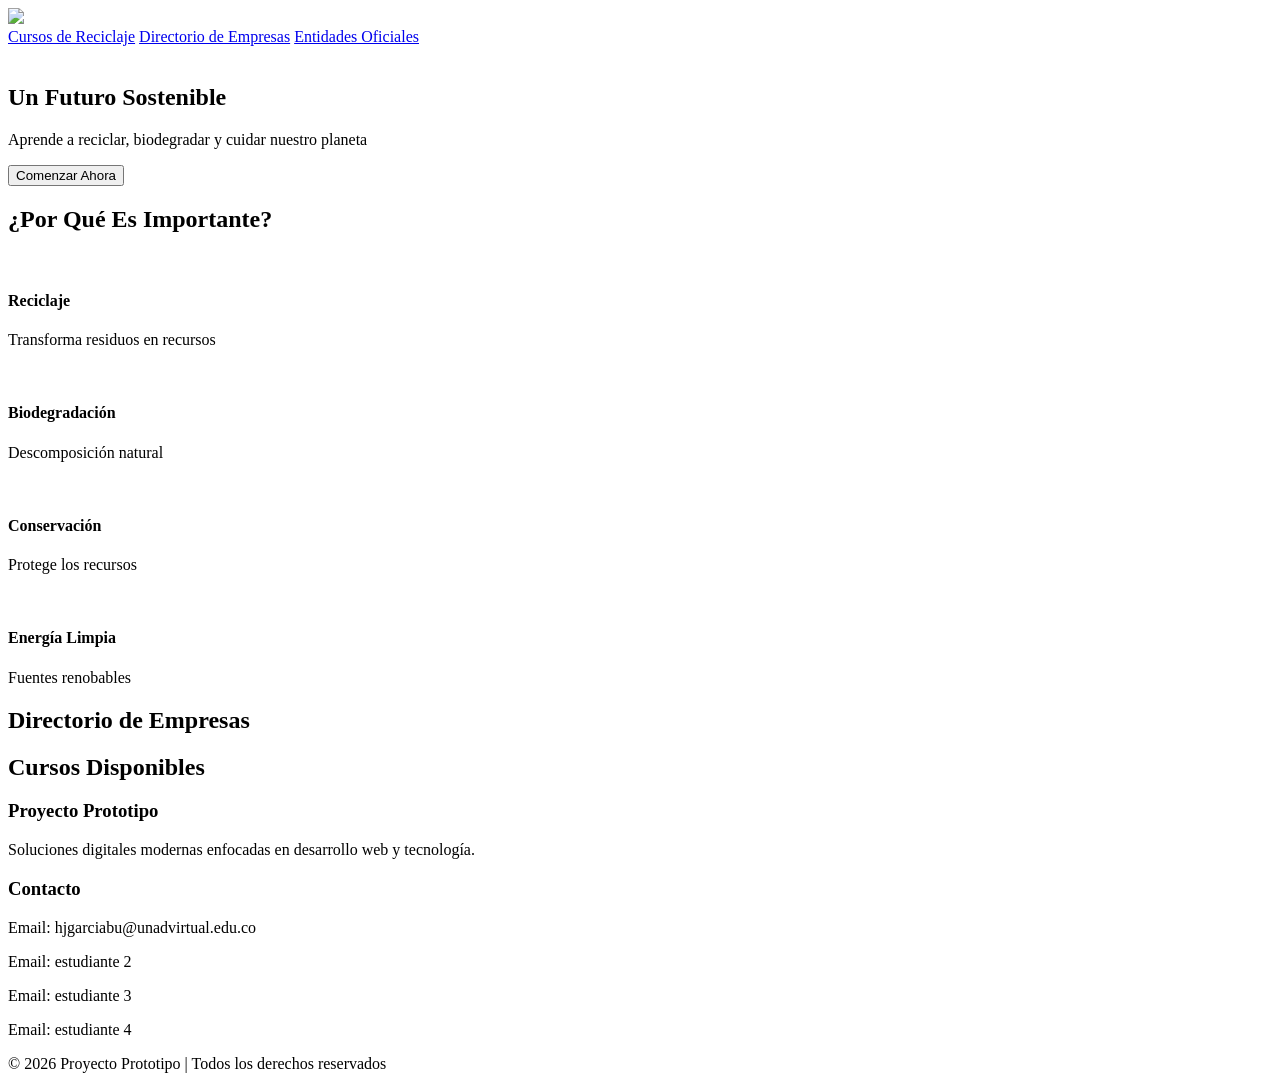
==== Index.html @ ba777684 "Rename Proyecto1/Index.html to Index.html" ====
<!DOCTYPE html>
<html lang="en">

<head>
    <meta charset="UTF-8">
    <meta name="viewport" content="width=device-width, initial-scale=1.0">
    <link rel="stylesheet" href="../Ar.css/Style.css">
    <link rel="stylesheet" href="../Ar.css/StyleMenus.css">
    <title>Document</title>
</head>

<body>
    <nav>
        <img class="logo" src="../img\logo1.png">
        <div class="menu-toggle" onclick="toggleMenu()">
            <span></span>
            <span></span>
            <span></span>
        </div>

        <div class="menu" id="menu">
            <a href="CursosPrincipal.html">Cursos de Reciclaje</a>
            <a href="Directorio.html">Directorio de Empresas</a>
            <a href="PQRS.html">Entidades Oficiales</a>
        </div>
    </nav>

    <!-- HERO -->
    <section class="hero">
        <div>
            <img class="logo2" src="../img/logo2.png" alt="">

            <h1>Un Futuro Sostenible</h1>
            <p>Aprende a reciclar, biodegradar y cuidar nuestro planeta</p>
            <button class="btn" id="btnCursos">Comenzar Ahora</button>
        </div>
    </section>

    <!-- IMPORTANCIA -->
    <section class="section">
        <h2 class="title">¿Por Qué Es Importante?</h2>
        <div class="cards">
            <div class="card">
                <div class="icon"><img src="../img/Logo1.4.png" alt=""></div>
                <h4>Reciclaje</h4>
                <p>Transforma residuos en recursos</p>
            </div>

            <div class="card">
                <div class="icon">
                    <img src="../img/Logo1.3.png" alt="">
                </div>
                <h4>Biodegradación</h4>
                <p>Descomposición natural</p>
            </div>
            <div class="card">
                <div class="icon">
                    <img src="../img/Logo1.1.png" alt="">
                </div>
                <h4>Conservación</h4>
                <p>Protege los recursos </p>
            </div>
            <div class="card">
                <div class="icon">
                    <img src="../img/Logo1.2.png" alt="">
                </div>
                <h4>Energía Limpia</h4>
                <p>Fuentes renobables</p>
            </div>
        </div>
    </section>

    <!-- DIRECTORIO -->
    <section class="section">
        <h2 class="title">Directorio de Empresas</h2>

        <!-- <div class="filters">
            <span onclick="filter('all')" class="tag active">Todos</span>
            <span onclick="filter('organico')" class="tag">Orgánico</span>
            <span onclick="filter('vidrio')" class="tag">Vidrio</span>
        </div> -->
        <div class="filters" id="filtros-container"></div>

        <div class="grid">

            <!-- <div class="company" data-category="organico"  data-img="../img/Em1.png">
                <div class="overlay"></div>
                <div class="content">
                    <h2>EcoOrgánicos SAS</h2>
                    <span class="category">Orgánico</span>
                </div>
                <div class="extra">
                    <h3>EcoOrgánicos SAS</h3>
                    <span class="category">Orgánico</span>
                    <p><strong>Definición:</strong> Gestión de residuos orgánicos para compostaje.</p>
                    <p><strong>Materiales:</strong> Restos de comida, residuos vegetales.</p>
                    <p><strong>Servicios:</strong> Recolección y compostaje.</p>
                    <p><strong>Teléfono:</strong> 3001234567</p>
                    <p><strong>Email:</strong> contacto@ecoorganicos.com</p>
                    
                    <div class="actions">
                        <a class="btn" href="#">Ubicación</a>
                        <a class="btn" href="#">Web</a>
                    </div>
                </div>
            </div>

            <div class="company" data-category="vidrio" data-img="../img/Em2.jpg" >
                <div class="overlay"></div>
                <div class="content">
                    <h2>EcoOrgánicos SAS</h2>
                    <span class="category">Vidrio</span>

                </div>
                <div class="extra">
                    <h3>EcoOrgánicos SAS</h3>
                    <span class="category">Vidrio</span>
                    <p><strong>Definición:</strong> Gestión de residuos orgánicos para compostaje.</p>
                    <p><strong>Materiales:</strong> Restos de comida, residuos vegetales.</p>
                    <p><strong>Servicios:</strong> Recolección y compostaje.</p>
                    <p><strong>Teléfono:</strong> 3001234567</p>
                    <p><strong>Email:</strong> contacto@ecoorganicos.com</p>
                    
                    <div class="actions">
                        <a class="btn" href="#">Ubicación</a>
                        <a class="btn" href="#">Web</a>
                    </div>
                </div>
                <div class="extra">
                    <h3>EcoOrgánicos SAS</h3>
                    <span class="category">Vidrio</span>
                    <p><strong>Definición:</strong> Gestión de residuos orgánicos para compostaje.</p>
                    <p><strong>Materiales:</strong> Restos de comida, residuos vegetales.</p>
                    <p><strong>Servicios:</strong> Recolección y compostaje.</p>
                    <p><strong>Teléfono:</strong> 3001234567</p>
                    <p><strong>Email:</strong> contacto@ecoorganicos.com</p>
                    
                    <div class="actions">
                        <a class="btn" href="#">Ubicación</a>
                        <a class="btn" href="#">Web</a>
                    </div>
                </div>
            </div>

            <div class="company" data-category="organico" >
                <div class="overlay"></div>
                <div class="content">
                    <h2>EcoOrgánicos SAS</h2>
                    <span class="category">Orgánico</span>

                </div>
                <div class="extra">
                    <h3>EcoOrgánicos SAS</h3>
                    <span class="category">Orgánico</span>
                    <p><strong>Definición:</strong> Gestión de residuos orgánicos para compostaje.</p>
                    <p><strong>Materiales:</strong> Restos de comida, residuos vegetales.</p>
                    <p><strong>Servicios:</strong> Recolección y compostaje.</p>
                    <p><strong>Teléfono:</strong> 3001234567</p>
                    <p><strong>Email:</strong> contacto@ecoorganicos.com</p>
                    
                    <div class="actions">
                        <a class="btn" href="https://www.google.com/maps/place/Sistema+Verde+S.A.S.+E.S.P./@6.1912663,-75.5811478,17z/data=!3m1!4b1!4m6!3m5!1s0x8e44282c12d10e3f:0x8488e9b33514d8a9!8m2!3d6.1912663!4d-75.5811478!16s%2Fg%2F11c1p3m109?entry=tts&g_ep=EgoyMDI1MTExMC4wIPu8ASoASAFQAw%3D%3D&skid=df231921-6d30-41ed-a77f-eb409324d6e6">Ubicación</a>
                        <a class="btn" href="#">Web</a>
                    </div>
                </div>
            </div> -->
            <div class="grid" id="empresas-container"></div>

        </div>
    </section>

    <!-- CURSOS -->
<section class="section">
    <h2 class="title">Cursos Disponibles</h2>

    <!-- <div class="grid">

        <div class="course">
            <img src="../img\Reci1.jpg">
            <div class="course-content">
                <span class="level">Principiante</span>
                <h3>Fundamentos del Reciclaje</h3>
                <p>Aprende los conceptos básicos de separación y clasificación de residuos para un reciclaje efectivo.</p>
                <div class="actions1">
                    <a class="btn" href="#">Ver Curso</a>
                </div>
            </div>
        </div>

        <div class="course">
            <img src="../img\Reci2.jpg">
            <div class="course-content">
                <span class="level">Intermedio</span>
                <h3>Compostaje en Casa</h3>
                <p>Descubre cómo crear tu propio sistema de compostaje y transformar desechos orgámicos en fertilizante.</p>
                <div class="actions1">
                    <a class="btn" href="#">Ver Curso</a>
                </div>
            </div>
        </div>

        <div class="course">
            <img src="../img\Reci3.jpg">
            <div class="course-content">
                <span class="level">Avanzado</span>
                <h3>Economía Circular</h3>
                <p>Entiende el ciclo completo de productos y cómo implementar prácticas de economía circular.</p>
                <div class="actions1">
                    <a class="btn" href="#">Ver Curso</a>
                </div>
            </div>
        </div> -->

        <div class="grid" id="cursos-container"></div>

    </div>
</section>



    <footer>
        <div class="footer-container">

            <!-- IZQUIERDA -->
            <div class="footer-section">
                <h3>Proyecto Prototipo</h3>
                <p>Soluciones digitales modernas enfocadas en desarrollo web y tecnología.</p>
            </div>

            <!-- DERECHA -->
            <div class="footer-section right">
                <h3>Contacto</h3>
                <p>Email: hjgarciabu@unadvirtual.edu.co</p>
                <p>Email: estudiante 2</p>
                <p>Email: estudiante 3</p>
                <p>Email: estudiante 4</p>
            </div>

        </div>

        <div class="footer-bottom">
            © 2026 Proyecto Prototipo | Todos los derechos reservados
        </div>
    </footer>


    <script src="../Ar.js/script.js"></script>
</body>


</html>
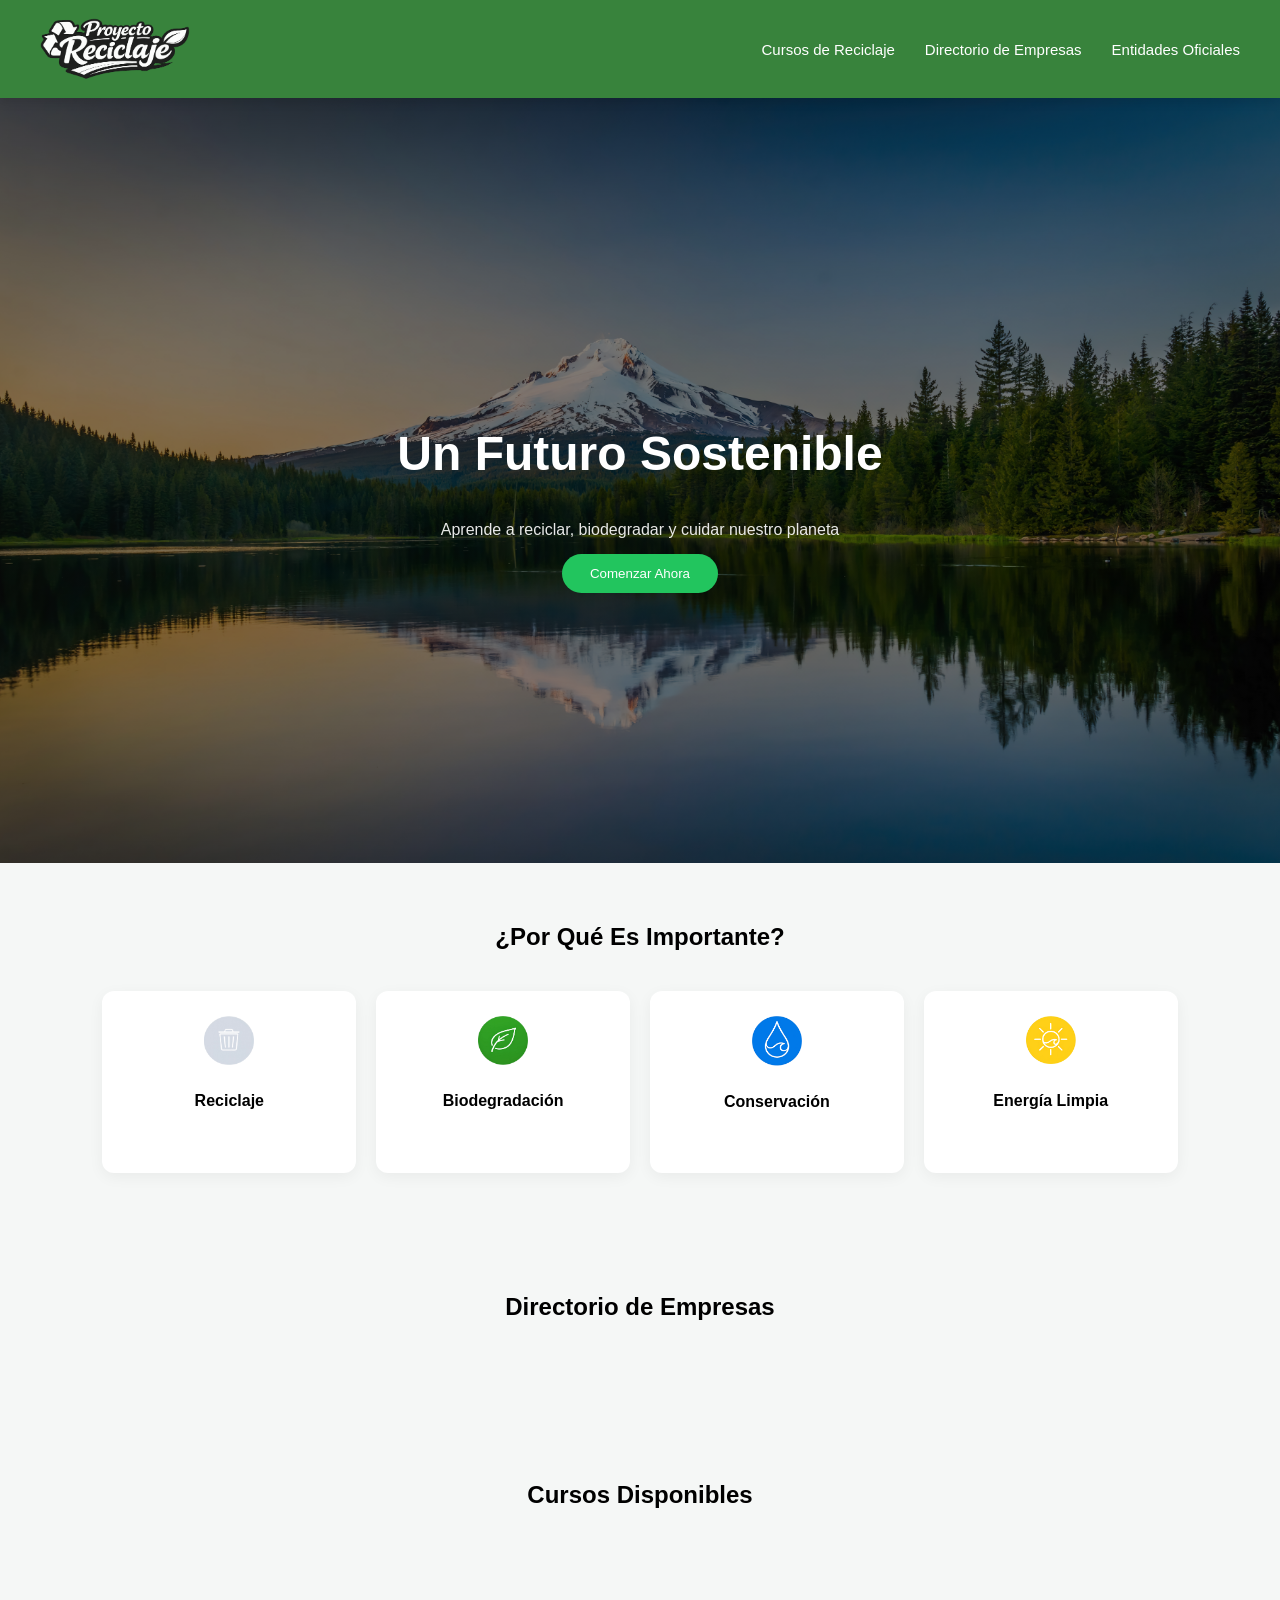
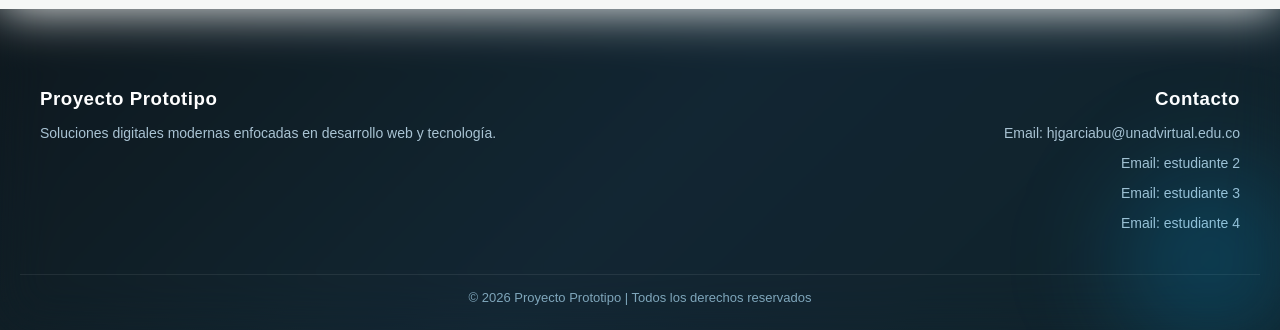
==== commit 48a15eba: "Update Index.html Re Direccionamiento" ====
--- a/Index.html
+++ b/Index.html
@@ -4,14 +4,14 @@
 <head>
     <meta charset="UTF-8">
     <meta name="viewport" content="width=device-width, initial-scale=1.0">
-    <link rel="stylesheet" href="../Ar.css/Style.css">
-    <link rel="stylesheet" href="../Ar.css/StyleMenus.css">
+    <link rel="stylesheet" href="../Proyecto1/Ar.css/Style.css">
+    <link rel="stylesheet" href="../Proyecto1/Ar.css/StyleMenus.css">
     <title>Document</title>
 </head>
 
 <body>
     <nav>
-        <img class="logo" src="../img\logo1.png">
+        <img class="logo" src="../Proyecto1/img\logo1.png">
         <div class="menu-toggle" onclick="toggleMenu()">
             <span></span>
             <span></span>
@@ -41,28 +41,28 @@
         <h2 class="title">¿Por Qué Es Importante?</h2>
         <div class="cards">
             <div class="card">
-                <div class="icon"><img src="../img/Logo1.4.png" alt=""></div>
+                <div class="icon"><img src="../Proyecto1/img/Logo1.4.png" alt=""></div>
                 <h4>Reciclaje</h4>
                 <p>Transforma residuos en recursos</p>
             </div>
 
             <div class="card">
                 <div class="icon">
-                    <img src="../img/Logo1.3.png" alt="">
+                    <img src="../Proyecto1/img/Logo1.3.png" alt="">
                 </div>
                 <h4>Biodegradación</h4>
                 <p>Descomposición natural</p>
             </div>
             <div class="card">
                 <div class="icon">
-                    <img src="../img/Logo1.1.png" alt="">
+                    <img src="../Proyecto1/img/Logo1.1.png" alt="">
                 </div>
                 <h4>Conservación</h4>
                 <p>Protege los recursos </p>
             </div>
             <div class="card">
                 <div class="icon">
-                    <img src="../img/Logo1.2.png" alt="">
+                    <img src="../Proyecto1/img/Logo1.2.png" alt="">
                 </div>
                 <h4>Energía Limpia</h4>
                 <p>Fuentes renobables</p>
@@ -244,7 +244,7 @@
     </footer>
 
 
-    <script src="../Ar.js/script.js"></script>
+    <script src="../Proyecto1/Ar.js/script.js"></script>
 </body>
 
 
--- a/Proyecto1/Ar.css/Style.css
+++ b/Proyecto1/Ar.css/Style.css
@@ -0,0 +1,392 @@
+/* Cuerpo */
+
+/* HERO */
+.logo2{
+  height: 10vw;
+}
+
+.hero{
+    height:85vh;
+    background:linear-gradient(rgba(0,0,0,.5), rgba(0,0,0,.5)),
+    url('../img/pa.jpg');
+    background-size: cover;
+    background-position: center;
+    background-repeat: no-repeat;
+    display:flex;
+    align-items:center;
+    justify-content:center;
+    text-align:center;
+    color:white;
+}
+
+.hero h1{
+    font-size:3rem;
+    font-weight:600;
+}
+
+.hero p{
+    margin:15px 0;
+    opacity:.9;
+}
+
+.btn{
+    background:#22c55e;
+    border:none;
+    padding:12px 28px;
+    border-radius:25px;
+    color:white;
+    cursor:pointer;
+    font-weight:500;
+    text-decoration: none;
+    transition: transform 0.4s ease, box-shadow 0.4s ease;
+}
+
+.btn:hover{
+    transform: scale(1) translateY(-5px);
+    box-shadow: 0 15px 30px rgba(0,0,0,0.3);
+}
+
+/* SECCIONES */
+.section{
+    padding:60px 8%;
+}
+
+.title{
+    text-align:center;
+    margin-bottom:40px;
+    font-weight:600;
+}
+
+/* IMPORTANCIA */
+.cards{
+    display:grid;
+    grid-template-columns: repeat(auto-fit, minmax(180px,1fr));
+    gap:20px;
+}
+
+.card{
+    background:white;
+    padding:25px;
+    border-radius:12px;
+    text-align:center;
+    box-shadow:0 4px 15px rgba(0,0,0,0.05);
+    transition: transform 0.4s ease, box-shadow 0.4s ease;
+}
+.card p{
+    max-height: 0;
+    overflow: hidden;
+    transition: max-height 0.5s ease;
+
+}
+
+.card:hover {
+    transform: scale(1.1) translateY(-10px);
+    box-shadow: 0 15px 30px rgba(0,0,0,0.3);
+    p {max-height: 500px;}
+}
+
+
+.icon{
+    font-size:25px;
+    margin-bottom:10px;
+}
+
+.icon img{
+    width: 50px;
+}
+
+
+/* DIRECTORIO */
+
+/* TITULO */
+h2{
+    margin:0;
+}
+.filters{
+    text-align:center;
+    margin-bottom:20px;
+}
+
+.tag{
+    display:inline-block;
+    background:#e5e7eb;
+    padding:6px 14px;
+    border-radius:20px;
+    margin:5px;
+    font-size:13px;
+    cursor:pointer;
+}
+
+.tag.active{
+    background:#22c55e;
+    color:white;
+}
+
+.grid{
+    display:grid;
+    grid-template-columns: repeat(auto-fit, minmax(260px,1fr));
+    gap:20px;
+}
+
+.company{
+    min-height: 25vw;
+    height: auto;
+    position:relative;
+    border-radius:15px;
+    overflow:hidden; /* 🔥 evita que el contenido se salga */
+    cursor:pointer;
+    background:white;
+    box-shadow:0 10px 25px rgba(0,0,0,0.1);
+    transition: all 0.4s ease;
+}
+
+.company h3{
+    font-size:16px;
+    margin-bottom:5px;
+}
+
+.company p{
+    font-size:13px;
+    color:#666;
+}
+
+
+.actions{
+    padding-top: 20px;
+    display: flex;
+    justify-content: center;
+    gap: 20px;
+}
+.actions1{
+    display: flex;
+    justify-content: center;
+}
+.category{
+    background:#eef2ff;
+    color:#4f46e5;
+    border-radius:10px;
+    font-size:11px;
+    margin-right:5px;
+    width:max-content;
+    padding:5px 12px;
+    margin:10px 0;
+}
+
+/* CONTENIDO */
+.content{
+    position:relative;
+    z-index:3;
+    height:100%;
+    padding-left:20px;
+    justify-content:flex-end;
+    display:flex;
+    flex-direction:column;
+    color:#fff;
+    transition:0.4s;
+    
+}
+/* INFO OCULTA */
+.extra{
+    position: relative; /* 🔥 CAMBIO CLAVE */
+    width:100%;
+    padding:20px;
+    background:#ffffff;
+    color:#333;
+
+    max-height: 0;
+    overflow: hidden;
+
+    opacity:0;
+    transition: all 0.5s ease;
+
+    box-sizing: border-box;
+
+}
+.company:hover{
+    transform: scale(1.08);
+    position: relative;
+    z-index: 50; 
+}
+
+
+
+.company:hover .extra{
+    max-height: 1000px; /* 🔥 suficiente para todo el contenido */
+    opacity:1;
+    z-index: 10;
+}
+
+.company:hover .content{
+    display: none;
+}
+
+/* OSCURECER */
+.overlay{
+    position:absolute;
+    width:100%;
+    height:100%;
+    background:linear-gradient(to top, rgba(0,0,0,0.7), transparent),url('../img/pa.jpg');
+    background-size: cover;
+    background-position: center;
+    background-repeat: no-repeat;
+    z-index:2;
+    transition:0.5s;
+}
+
+.company:hover .overlay{
+    opacity:0;
+}
+
+/* RESPONSIVE */
+
+/* ================= RESPONSIVE NUEVO ================= */
+
+/* 📱 MÓVILES PEQUEÑOS */
+@media (max-width: 480px){
+
+    .company{
+        min-height: auto;
+        height: auto;
+    }
+
+    /* 🔥 en móvil no hay hover real → mostrar contenido */
+    .extra{
+        max-height: 1000px;
+        opacity: 1;
+    }
+
+    .content{
+        display: none;
+    }
+
+    .company h3{
+        font-size:14px;
+    }
+
+    .company p{
+        font-size:12px;
+    }
+}
+
+
+/* 📱 TABLETS */
+@media (max-width: 768px){
+
+    .company{
+        min-height: auto;
+        height: auto;
+    }
+
+    .company h3{
+        font-size:15px;
+    }
+
+    .company p{
+        font-size:13px;
+    }
+}
+
+
+/* 💻 PANTALLAS MEDIANAS */
+@media (max-width: 1300px){
+
+    .company{
+        min-height: 280px;
+    }
+}
+
+
+/* 🖥️ GRANDES */
+@media (min-width: 1500px){
+
+    .company h3{
+        font-size:18px;
+    }
+
+    .company p{
+        font-size:15px;
+    }
+}
+
+
+/* 🖥️ EXTRA GRANDES */
+@media (min-width: 1700px){
+
+    .company h3{
+        font-size:20px;
+    }
+
+    .company p{
+        font-size:17px;
+    }
+}
+
+
+/* 🖥️ ULTRA */
+@media (min-width: 1800px){
+
+    .company{
+        min-height: 40vh;
+    }
+
+    .company h3{
+        font-size:20px;
+    }
+
+    .company p{
+        font-size:17px;
+    }
+}
+
+/* CURSOS */
+.course{
+    background:white;
+    border-radius:12px;
+    overflow:hidden;
+    box-shadow:0 4px 15px rgba(0,0,0,0.05);
+}
+
+.course img{
+    width:100%;
+    height:150px;
+    object-fit:cover;
+}
+
+.course-content{
+    padding:15px;
+}
+.course-content p{
+    max-height: 0;
+    overflow: hidden;
+    transition: max-height 1s ease;
+    opacity: 0;
+    transform: translateY(10px);
+    transition: 0.4s;
+}
+.level{
+    font-size:12px;
+    color:#22c55e;
+}
+
+/* DESENFOQUE GLOBAL */
+.grid:hover .course {
+    filter: blur(5px);
+    opacity: 0.6;
+}
+
+/* CARD ACTIVA SIN DESENFOQUE */
+.grid .course:hover {
+    filter: blur(0);
+    opacity: 1;
+    transform: scale(1.05);
+    z-index: 10;
+    p { opacity: 1;
+    transform: translateY(0);
+    max-height: 500px;}
+}
+
+
+
+.hidden {
+  display: none;
+}
--- a/Proyecto1/Ar.css/StyleMenus.css
+++ b/Proyecto1/Ar.css/StyleMenus.css
@@ -0,0 +1,199 @@
+body {
+  margin: 0;
+  font-family: 'Poppins', sans-serif;
+  background: #f5f7f6;
+}
+
+/* Menu */
+nav {
+  display: flex;
+  justify-content: space-between;
+  align-items: center;
+  padding: 18px 40px;
+  background: rgba(46, 125, 50, 0.95);
+  backdrop-filter: blur(10px);
+  box-shadow: 0 4px 10px rgba(0,0,0,0.1);
+  position: sticky;
+  top: 0;
+  z-index: 1000;
+}
+
+.logo {
+  font-size: 22px;
+  font-weight: 600;
+  width: 150px;
+}
+
+.menu {
+  display: flex;
+  gap: 30px;
+}
+
+.menu a {
+  text-decoration: none;
+  color: white;
+  font-size: 15px;
+  position: relative;
+}
+
+.menu a::after {
+  content: '';
+  position: absolute;
+  width: 0%;
+  height: 2px;
+  bottom: -5px;
+  left: 0;
+  background-color: #a5d6a7;
+  transition: 0.3s;
+}
+
+.menu a:hover::after {
+  width: 100%;
+}
+
+/* BOTÓN HAMBURGUESA */
+.menu-toggle {
+  display: none;
+  flex-direction: column;
+  cursor: pointer;
+}
+
+.menu-toggle span {
+  height: 3px;
+  width: 25px;
+  background: white;
+  margin: 4px 0;
+  border-radius: 2px;
+}
+
+
+
+/* RESPONSIVE */
+@media (max-width: 768px) {
+  .menu {
+    position: absolute;
+    top: 100px;
+    right: 0;
+    background: #2e7d32;
+    flex-direction: column;
+    width: 100%;
+    height: 35vh;
+    text-align: center;
+    max-height: 0;
+    overflow: hidden;
+    transition: max-height 0.4s ease;
+  }
+
+  .menu.active {
+    max-height: 220px;
+  }
+
+  .menu a {
+    padding: 15px 0;
+    display: block;
+  }
+
+  .menu-toggle {
+    display: flex;
+  }
+}
+
+
+/* Pie de pagina */
+
+/* ===== FOOTER DARK ===== */
+footer{
+    position: relative;
+    background: linear-gradient(135deg, #050f15, #0a1f2c, #071821);
+    color: #dceaf2;
+    padding: 60px 20px 25px;
+    overflow: hidden;
+}
+
+/* CAPA GLASS INTENSA */
+footer::before{
+    content: "";
+    position: absolute;
+    top: -100px;
+    left: -100px;
+    width: 220%;
+    height: 220%;
+    background: rgba(255,255,255,0.03);
+    backdrop-filter: blur(25px);
+    transform: rotate(8deg);
+}
+
+/* EFECTO LUZ AZUL */
+footer::after{
+    content: "";
+    position: absolute;
+    bottom: -80px;
+    right: -80px;
+    width: 300px;
+    height: 300px;
+    background: radial-gradient(circle, rgba(0,180,255,0.25), transparent 70%);
+    filter: blur(40px);
+}
+
+/* CONTENEDOR */
+.footer-container{
+    position: relative;
+    max-width: 1200px;
+    margin: auto;
+    display: flex;
+    justify-content: space-between;
+    gap: 30px;
+    flex-wrap: wrap;
+}
+
+
+
+/* HOVER MÁS PRO */
+.footer-section:hover{
+    transform: translateY(-6px) scale(1.01);
+    background: rgba(255,255,255,0.07);
+    box-shadow: 0 10px 30px rgba(0,180,255,0.15);
+}
+
+/* TITULOS */
+.footer-section h3{
+    margin-bottom: 15px;
+    color: #ffffff;
+    letter-spacing: 0.5px;
+}
+
+/* TEXTO */
+.footer-section p{
+    font-size: 14px;
+    color: #a9c3d3;
+    margin-bottom: 8px;
+}
+
+/* DERECHA */
+.footer-section.right{
+    text-align: right;
+}
+
+/* LÍNEA FINAL */
+.footer-bottom{
+    position: relative;
+    text-align: center;
+    margin-top: 35px;
+    padding-top: 15px;
+    border-top: 1px solid rgba(255,255,255,0.08);
+    font-size: 13px;
+    color: #7fa6bb;
+}
+
+/* RESPONSIVE */
+@media(max-width:600px){
+    .footer-container{
+        flex-direction: column;
+        text-align: center;
+    }
+
+    .footer-section.right{
+        text-align: center;
+    }
+}
+
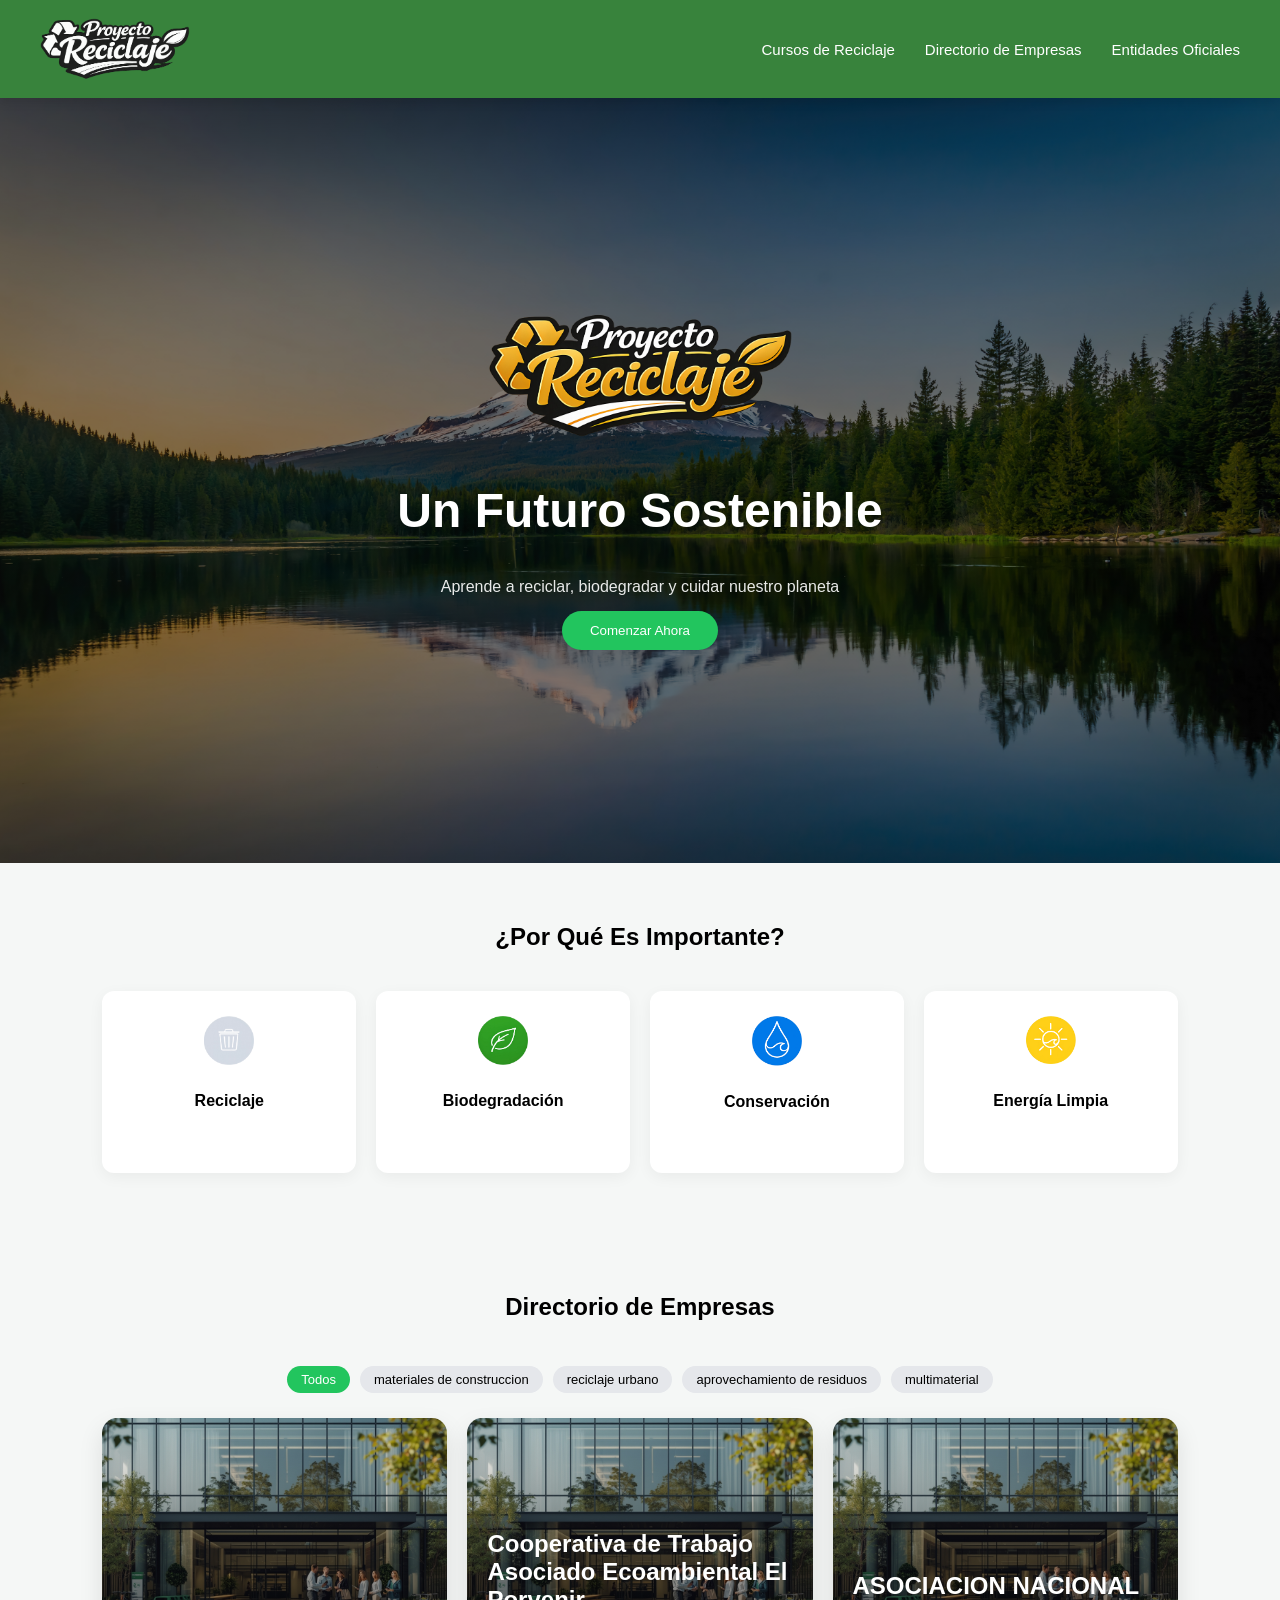
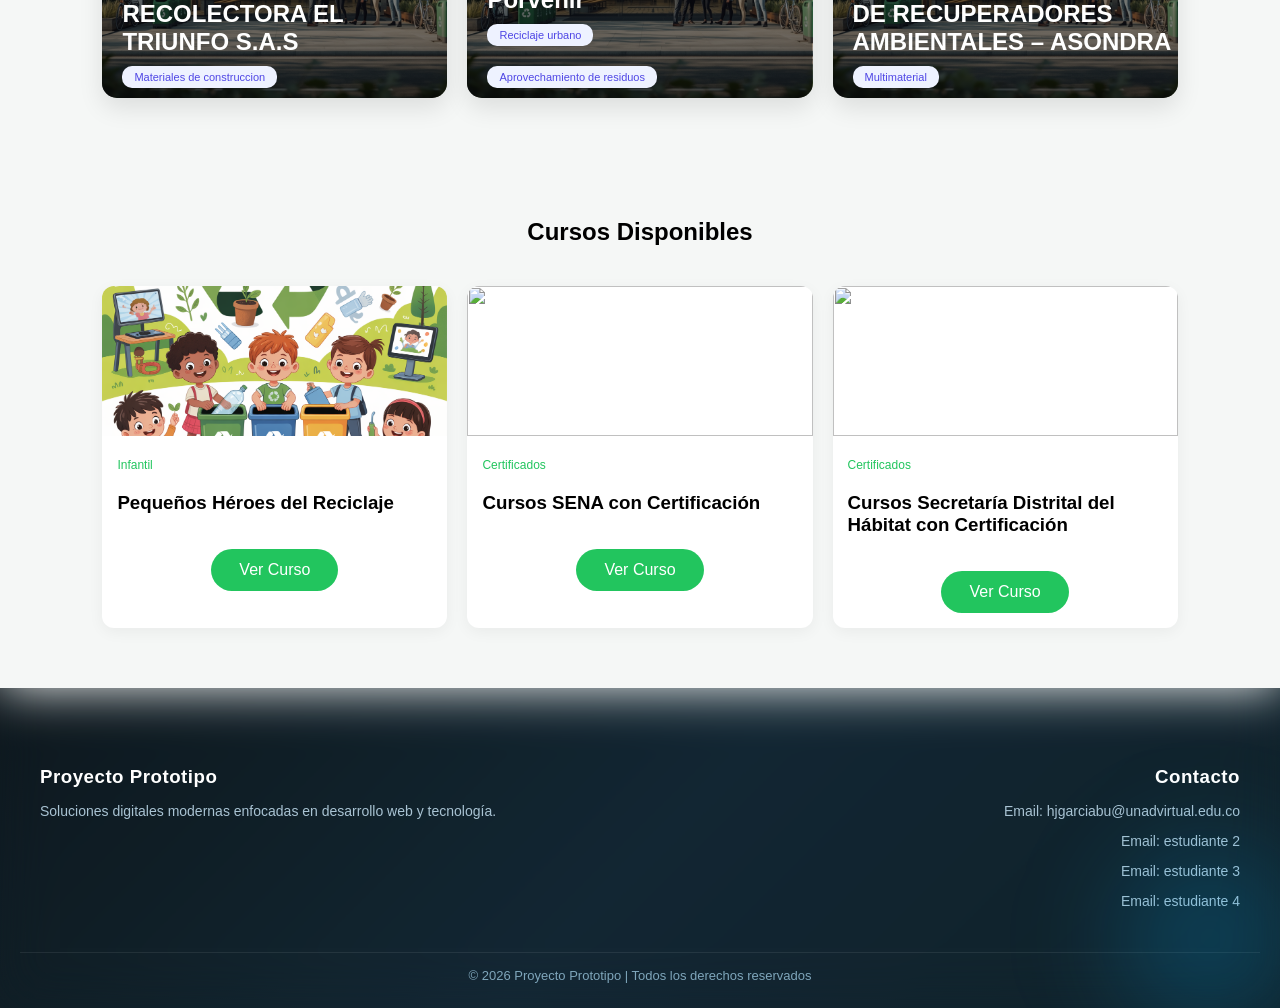
==== commit 62e7b2aa: "Recarga de modificaciones Se Realiza la corrección pertinente a la carpeta y sus enlaces" ====
--- a/Index.html
+++ b/Index.html
@@ -4,14 +4,14 @@
 <head>
     <meta charset="UTF-8">
     <meta name="viewport" content="width=device-width, initial-scale=1.0">
-    <link rel="stylesheet" href="../Proyecto1/Ar.css/Style.css">
-    <link rel="stylesheet" href="../Proyecto1/Ar.css/StyleMenus.css">
+    <link rel="stylesheet" href="Ar.css/Style.css">
+    <link rel="stylesheet" href="Ar.css/StyleMenus.css">
     <title>Document</title>
 </head>
 
 <body>
     <nav>
-        <img class="logo" src="../Proyecto1/img\logo1.png">
+        <img class="logo" src="img\logo1.png">
         <div class="menu-toggle" onclick="toggleMenu()">
             <span></span>
             <span></span>
@@ -19,9 +19,9 @@
         </div>
 
         <div class="menu" id="menu">
-            <a href="CursosPrincipal.html">Cursos de Reciclaje</a>
-            <a href="Directorio.html">Directorio de Empresas</a>
-            <a href="PQRS.html">Entidades Oficiales</a>
+            <a href="Html/CursosPrincipal.html">Cursos de Reciclaje</a>
+            <a href="Html/Directorio.html">Directorio de Empresas</a>
+            <a href="Html/PQRS.html">Entidades Oficiales</a>
         </div>
     </nav>
 
@@ -41,28 +41,28 @@
         <h2 class="title">¿Por Qué Es Importante?</h2>
         <div class="cards">
             <div class="card">
-                <div class="icon"><img src="../Proyecto1/img/Logo1.4.png" alt=""></div>
+                <div class="icon"><img src="../img/Logo1.4.png" alt=""></div>
                 <h4>Reciclaje</h4>
                 <p>Transforma residuos en recursos</p>
             </div>
 
             <div class="card">
                 <div class="icon">
-                    <img src="../Proyecto1/img/Logo1.3.png" alt="">
+                    <img src="../img/Logo1.3.png" alt="">
                 </div>
                 <h4>Biodegradación</h4>
                 <p>Descomposición natural</p>
             </div>
             <div class="card">
                 <div class="icon">
-                    <img src="../Proyecto1/img/Logo1.1.png" alt="">
+                    <img src="../img/Logo1.1.png" alt="">
                 </div>
                 <h4>Conservación</h4>
                 <p>Protege los recursos </p>
             </div>
             <div class="card">
                 <div class="icon">
-                    <img src="../Proyecto1/img/Logo1.2.png" alt="">
+                    <img src="../img/Logo1.2.png" alt="">
                 </div>
                 <h4>Energía Limpia</h4>
                 <p>Fuentes renobables</p>
@@ -244,8 +244,8 @@
     </footer>
 
 
-    <script src="../Proyecto1/Ar.js/script.js"></script>
+    <script src="Ar.js/script.js"></script>
 </body>
 
 
-</html>
+</html>
--- a/Ar.css/Style.css
+++ b/Ar.css/Style.css
@@ -0,0 +1,392 @@
+/* Cuerpo */
+
+/* HERO */
+.logo2{
+  height: 10vw;
+}
+
+.hero{
+    height:85vh;
+    background:linear-gradient(rgba(0,0,0,.5), rgba(0,0,0,.5)),
+    url('../img/pa.jpg');
+    background-size: cover;
+    background-position: center;
+    background-repeat: no-repeat;
+    display:flex;
+    align-items:center;
+    justify-content:center;
+    text-align:center;
+    color:white;
+}
+
+.hero h1{
+    font-size:3rem;
+    font-weight:600;
+}
+
+.hero p{
+    margin:15px 0;
+    opacity:.9;
+}
+
+.btn{
+    background:#22c55e;
+    border:none;
+    padding:12px 28px;
+    border-radius:25px;
+    color:white;
+    cursor:pointer;
+    font-weight:500;
+    text-decoration: none;
+    transition: transform 0.4s ease, box-shadow 0.4s ease;
+}
+
+.btn:hover{
+    transform: scale(1) translateY(-5px);
+    box-shadow: 0 15px 30px rgba(0,0,0,0.3);
+}
+
+/* SECCIONES */
+.section{
+    padding:60px 8%;
+}
+
+.title{
+    text-align:center;
+    margin-bottom:40px;
+    font-weight:600;
+}
+
+/* IMPORTANCIA */
+.cards{
+    display:grid;
+    grid-template-columns: repeat(auto-fit, minmax(180px,1fr));
+    gap:20px;
+}
+
+.card{
+    background:white;
+    padding:25px;
+    border-radius:12px;
+    text-align:center;
+    box-shadow:0 4px 15px rgba(0,0,0,0.05);
+    transition: transform 0.4s ease, box-shadow 0.4s ease;
+}
+.card p{
+    max-height: 0;
+    overflow: hidden;
+    transition: max-height 0.5s ease;
+
+}
+
+.card:hover {
+    transform: scale(1.1) translateY(-10px);
+    box-shadow: 0 15px 30px rgba(0,0,0,0.3);
+    p {max-height: 500px;}
+}
+
+
+.icon{
+    font-size:25px;
+    margin-bottom:10px;
+}
+
+.icon img{
+    width: 50px;
+}
+
+
+/* DIRECTORIO */
+
+/* TITULO */
+h2{
+    margin:0;
+}
+.filters{
+    text-align:center;
+    margin-bottom:20px;
+}
+
+.tag{
+    display:inline-block;
+    background:#e5e7eb;
+    padding:6px 14px;
+    border-radius:20px;
+    margin:5px;
+    font-size:13px;
+    cursor:pointer;
+}
+
+.tag.active{
+    background:#22c55e;
+    color:white;
+}
+
+.grid{
+    display:grid;
+    grid-template-columns: repeat(auto-fit, minmax(260px,1fr));
+    gap:20px;
+}
+
+.company{
+    min-height: 25vw;
+    height: auto;
+    position:relative;
+    border-radius:15px;
+    overflow:hidden; /* 🔥 evita que el contenido se salga */
+    cursor:pointer;
+    background:white;
+    box-shadow:0 10px 25px rgba(0,0,0,0.1);
+    transition: all 0.4s ease;
+}
+
+.company h3{
+    font-size:16px;
+    margin-bottom:5px;
+}
+
+.company p{
+    font-size:13px;
+    color:#666;
+}
+
+
+.actions{
+    padding-top: 20px;
+    display: flex;
+    justify-content: center;
+    gap: 20px;
+}
+.actions1{
+    display: flex;
+    justify-content: center;
+}
+.category{
+    background:#eef2ff;
+    color:#4f46e5;
+    border-radius:10px;
+    font-size:11px;
+    margin-right:5px;
+    width:max-content;
+    padding:5px 12px;
+    margin:10px 0;
+}
+
+/* CONTENIDO */
+.content{
+    position:relative;
+    z-index:3;
+    height:100%;
+    padding-left:20px;
+    justify-content:flex-end;
+    display:flex;
+    flex-direction:column;
+    color:#fff;
+    transition:0.4s;
+    
+}
+/* INFO OCULTA */
+.extra{
+    position: relative; /* 🔥 CAMBIO CLAVE */
+    width:100%;
+    padding:20px;
+    background:#ffffff;
+    color:#333;
+
+    max-height: 0;
+    overflow: hidden;
+
+    opacity:0;
+    transition: all 0.5s ease;
+
+    box-sizing: border-box;
+
+}
+.company:hover{
+    transform: scale(1.08);
+    position: relative;
+    z-index: 50; 
+}
+
+
+
+.company:hover .extra{
+    max-height: 1000px; /* 🔥 suficiente para todo el contenido */
+    opacity:1;
+    z-index: 10;
+}
+
+.company:hover .content{
+    display: none;
+}
+
+/* OSCURECER */
+.overlay{
+    position:absolute;
+    width:100%;
+    height:100%;
+    background:linear-gradient(to top, rgba(0,0,0,0.7), transparent),url('../img/pa.jpg');
+    background-size: cover;
+    background-position: center;
+    background-repeat: no-repeat;
+    z-index:2;
+    transition:0.5s;
+}
+
+.company:hover .overlay{
+    opacity:0;
+}
+
+/* RESPONSIVE */
+
+/* ================= RESPONSIVE NUEVO ================= */
+
+/* 📱 MÓVILES PEQUEÑOS */
+@media (max-width: 480px){
+
+    .company{
+        min-height: auto;
+        height: auto;
+    }
+
+    /* 🔥 en móvil no hay hover real → mostrar contenido */
+    .extra{
+        max-height: 1000px;
+        opacity: 1;
+    }
+
+    .content{
+        display: none;
+    }
+
+    .company h3{
+        font-size:14px;
+    }
+
+    .company p{
+        font-size:12px;
+    }
+}
+
+
+/* 📱 TABLETS */
+@media (max-width: 768px){
+
+    .company{
+        min-height: auto;
+        height: auto;
+    }
+
+    .company h3{
+        font-size:15px;
+    }
+
+    .company p{
+        font-size:13px;
+    }
+}
+
+
+/* 💻 PANTALLAS MEDIANAS */
+@media (max-width: 1300px){
+
+    .company{
+        min-height: 280px;
+    }
+}
+
+
+/* 🖥️ GRANDES */
+@media (min-width: 1500px){
+
+    .company h3{
+        font-size:18px;
+    }
+
+    .company p{
+        font-size:15px;
+    }
+}
+
+
+/* 🖥️ EXTRA GRANDES */
+@media (min-width: 1700px){
+
+    .company h3{
+        font-size:20px;
+    }
+
+    .company p{
+        font-size:17px;
+    }
+}
+
+
+/* 🖥️ ULTRA */
+@media (min-width: 1800px){
+
+    .company{
+        min-height: 40vh;
+    }
+
+    .company h3{
+        font-size:20px;
+    }
+
+    .company p{
+        font-size:17px;
+    }
+}
+
+/* CURSOS */
+.course{
+    background:white;
+    border-radius:12px;
+    overflow:hidden;
+    box-shadow:0 4px 15px rgba(0,0,0,0.05);
+}
+
+.course img{
+    width:100%;
+    height:150px;
+    object-fit:cover;
+}
+
+.course-content{
+    padding:15px;
+}
+.course-content p{
+    max-height: 0;
+    overflow: hidden;
+    transition: max-height 1s ease;
+    opacity: 0;
+    transform: translateY(10px);
+    transition: 0.4s;
+}
+.level{
+    font-size:12px;
+    color:#22c55e;
+}
+
+/* DESENFOQUE GLOBAL */
+.grid:hover .course {
+    filter: blur(5px);
+    opacity: 0.6;
+}
+
+/* CARD ACTIVA SIN DESENFOQUE */
+.grid .course:hover {
+    filter: blur(0);
+    opacity: 1;
+    transform: scale(1.05);
+    z-index: 10;
+    p { opacity: 1;
+    transform: translateY(0);
+    max-height: 500px;}
+}
+
+
+
+.hidden {
+  display: none;
+}
--- a/Ar.css/StyleMenus.css
+++ b/Ar.css/StyleMenus.css
@@ -0,0 +1,199 @@
+body {
+  margin: 0;
+  font-family: 'Poppins', sans-serif;
+  background: #f5f7f6;
+}
+
+/* Menu */
+nav {
+  display: flex;
+  justify-content: space-between;
+  align-items: center;
+  padding: 18px 40px;
+  background: rgba(46, 125, 50, 0.95);
+  backdrop-filter: blur(10px);
+  box-shadow: 0 4px 10px rgba(0,0,0,0.1);
+  position: sticky;
+  top: 0;
+  z-index: 1000;
+}
+
+.logo {
+  font-size: 22px;
+  font-weight: 600;
+  width: 150px;
+}
+
+.menu {
+  display: flex;
+  gap: 30px;
+}
+
+.menu a {
+  text-decoration: none;
+  color: white;
+  font-size: 15px;
+  position: relative;
+}
+
+.menu a::after {
+  content: '';
+  position: absolute;
+  width: 0%;
+  height: 2px;
+  bottom: -5px;
+  left: 0;
+  background-color: #a5d6a7;
+  transition: 0.3s;
+}
+
+.menu a:hover::after {
+  width: 100%;
+}
+
+/* BOTÓN HAMBURGUESA */
+.menu-toggle {
+  display: none;
+  flex-direction: column;
+  cursor: pointer;
+}
+
+.menu-toggle span {
+  height: 3px;
+  width: 25px;
+  background: white;
+  margin: 4px 0;
+  border-radius: 2px;
+}
+
+
+
+/* RESPONSIVE */
+@media (max-width: 768px) {
+  .menu {
+    position: absolute;
+    top: 100px;
+    right: 0;
+    background: #2e7d32;
+    flex-direction: column;
+    width: 100%;
+    height: 35vh;
+    text-align: center;
+    max-height: 0;
+    overflow: hidden;
+    transition: max-height 0.4s ease;
+  }
+
+  .menu.active {
+    max-height: 220px;
+  }
+
+  .menu a {
+    padding: 15px 0;
+    display: block;
+  }
+
+  .menu-toggle {
+    display: flex;
+  }
+}
+
+
+/* Pie de pagina */
+
+/* ===== FOOTER DARK ===== */
+footer{
+    position: relative;
+    background: linear-gradient(135deg, #050f15, #0a1f2c, #071821);
+    color: #dceaf2;
+    padding: 60px 20px 25px;
+    overflow: hidden;
+}
+
+/* CAPA GLASS INTENSA */
+footer::before{
+    content: "";
+    position: absolute;
+    top: -100px;
+    left: -100px;
+    width: 220%;
+    height: 220%;
+    background: rgba(255,255,255,0.03);
+    backdrop-filter: blur(25px);
+    transform: rotate(8deg);
+}
+
+/* EFECTO LUZ AZUL */
+footer::after{
+    content: "";
+    position: absolute;
+    bottom: -80px;
+    right: -80px;
+    width: 300px;
+    height: 300px;
+    background: radial-gradient(circle, rgba(0,180,255,0.25), transparent 70%);
+    filter: blur(40px);
+}
+
+/* CONTENEDOR */
+.footer-container{
+    position: relative;
+    max-width: 1200px;
+    margin: auto;
+    display: flex;
+    justify-content: space-between;
+    gap: 30px;
+    flex-wrap: wrap;
+}
+
+
+
+/* HOVER MÁS PRO */
+.footer-section:hover{
+    transform: translateY(-6px) scale(1.01);
+    background: rgba(255,255,255,0.07);
+    box-shadow: 0 10px 30px rgba(0,180,255,0.15);
+}
+
+/* TITULOS */
+.footer-section h3{
+    margin-bottom: 15px;
+    color: #ffffff;
+    letter-spacing: 0.5px;
+}
+
+/* TEXTO */
+.footer-section p{
+    font-size: 14px;
+    color: #a9c3d3;
+    margin-bottom: 8px;
+}
+
+/* DERECHA */
+.footer-section.right{
+    text-align: right;
+}
+
+/* LÍNEA FINAL */
+.footer-bottom{
+    position: relative;
+    text-align: center;
+    margin-top: 35px;
+    padding-top: 15px;
+    border-top: 1px solid rgba(255,255,255,0.08);
+    font-size: 13px;
+    color: #7fa6bb;
+}
+
+/* RESPONSIVE */
+@media(max-width:600px){
+    .footer-container{
+        flex-direction: column;
+        text-align: center;
+    }
+
+    .footer-section.right{
+        text-align: center;
+    }
+}
+
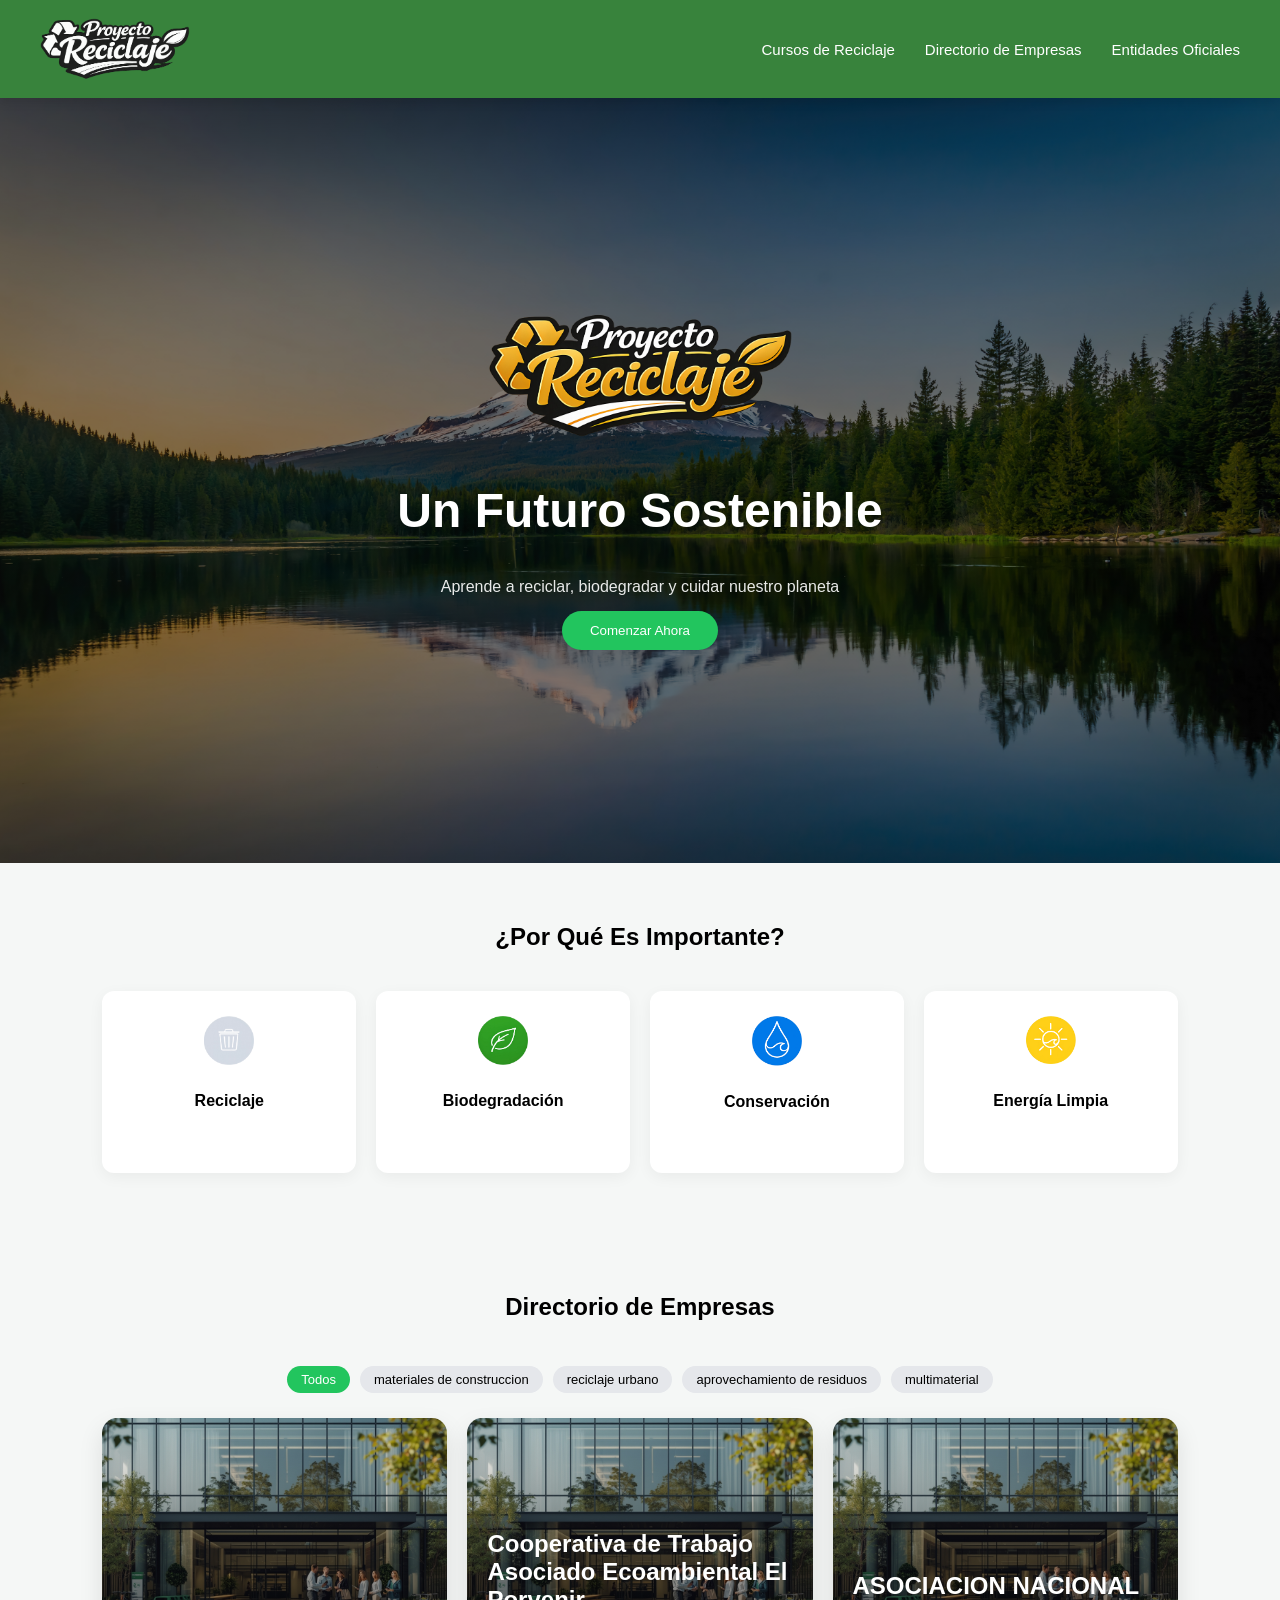
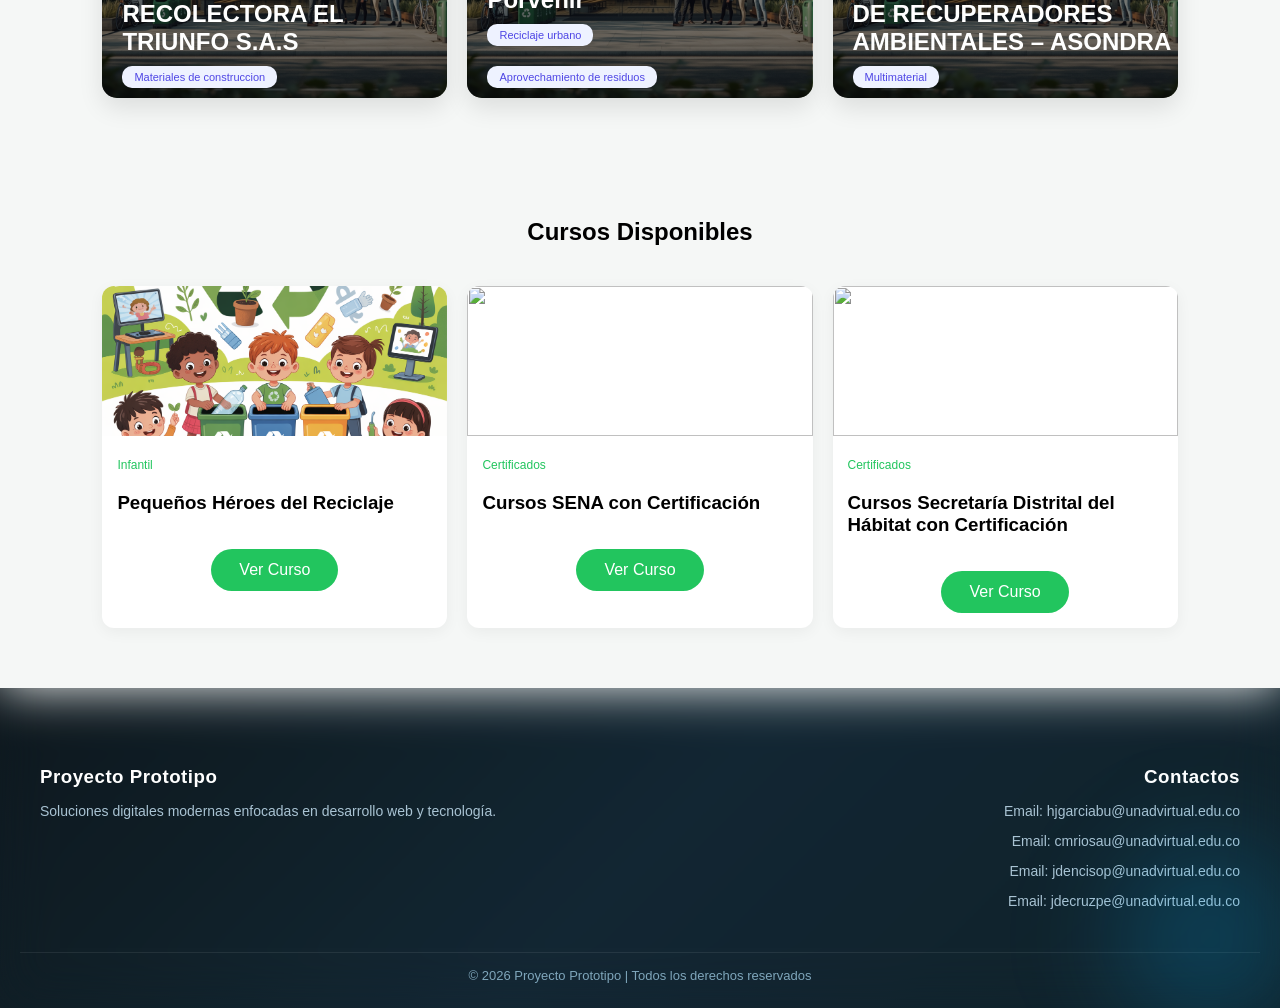
==== commit 31d2e2cd: "Actualización y optimización del sistema Se efectúa la carga de los datos del curso y se solucionan " ====
--- a/Index.html
+++ b/Index.html
@@ -22,6 +22,7 @@
             <a href="Html/CursosPrincipal.html">Cursos de Reciclaje</a>
             <a href="Html/Directorio.html">Directorio de Empresas</a>
             <a href="Html/PQRS.html">Entidades Oficiales</a>
+            
         </div>
     </nav>
 
@@ -69,7 +70,10 @@
             </div>
         </div>
     </section>
-
+    <!-- Seccion nosotros  -->
+    <!-- <section>
+        fdjsdlkfjsdlkfjsdlkfj
+    </section> -->
     <!-- DIRECTORIO -->
     <section class="section">
         <h2 class="title">Directorio de Empresas</h2>
@@ -229,11 +233,11 @@
 
             <!-- DERECHA -->
             <div class="footer-section right">
-                <h3>Contacto</h3>
+                <h3>Contactos</h3>
                 <p>Email: hjgarciabu@unadvirtual.edu.co</p>
-                <p>Email: estudiante 2</p>
-                <p>Email: estudiante 3</p>
-                <p>Email: estudiante 4</p>
+                <p>Email: cmriosau@unadvirtual.edu.co</p>
+                <p>Email: jdencisop@unadvirtual.edu.co</p>
+                <p>Email: jdecruzpe@unadvirtual.edu.co</p>
             </div>
 
         </div>
--- a/Ar.css/Style.css
+++ b/Ar.css/Style.css
@@ -1,4 +1,7 @@
 /* Cuerpo */
+body{
+    background: #f5f7f6;
+}
 
 /* HERO */
 .logo2{
--- a/Ar.css/StyleMenus.css
+++ b/Ar.css/StyleMenus.css
@@ -1,7 +1,6 @@
 body {
   margin: 0;
   font-family: 'Poppins', sans-serif;
-  background: #f5f7f6;
 }
 
 /* Menu */
@@ -197,3 +196,35 @@
     }
 }
 
+  @media (max-width: 768px) {
+  .menu {
+    position: absolute;
+    top: 100px;
+    right: 0;
+    background: #2e7d32;
+    flex-direction: column;
+    width: 100%;
+    
+    /* 🔥 CAMBIOS CLAVE */
+    max-height: 0;
+    height: auto;
+    overflow: hidden;
+    transition: max-height 0.4s ease;
+  }
+
+  .menu.active {
+    max-height: calc(100vh - 100px); /* ocupa lo que queda de pantalla */
+    overflow-y: auto; /* permite scroll si no cabe */
+  }
+
+  .menu a {
+    padding: 15px 0;
+    display: block;
+  }
+
+  .menu-toggle {
+    display: flex;
+  }
+}
+
+
